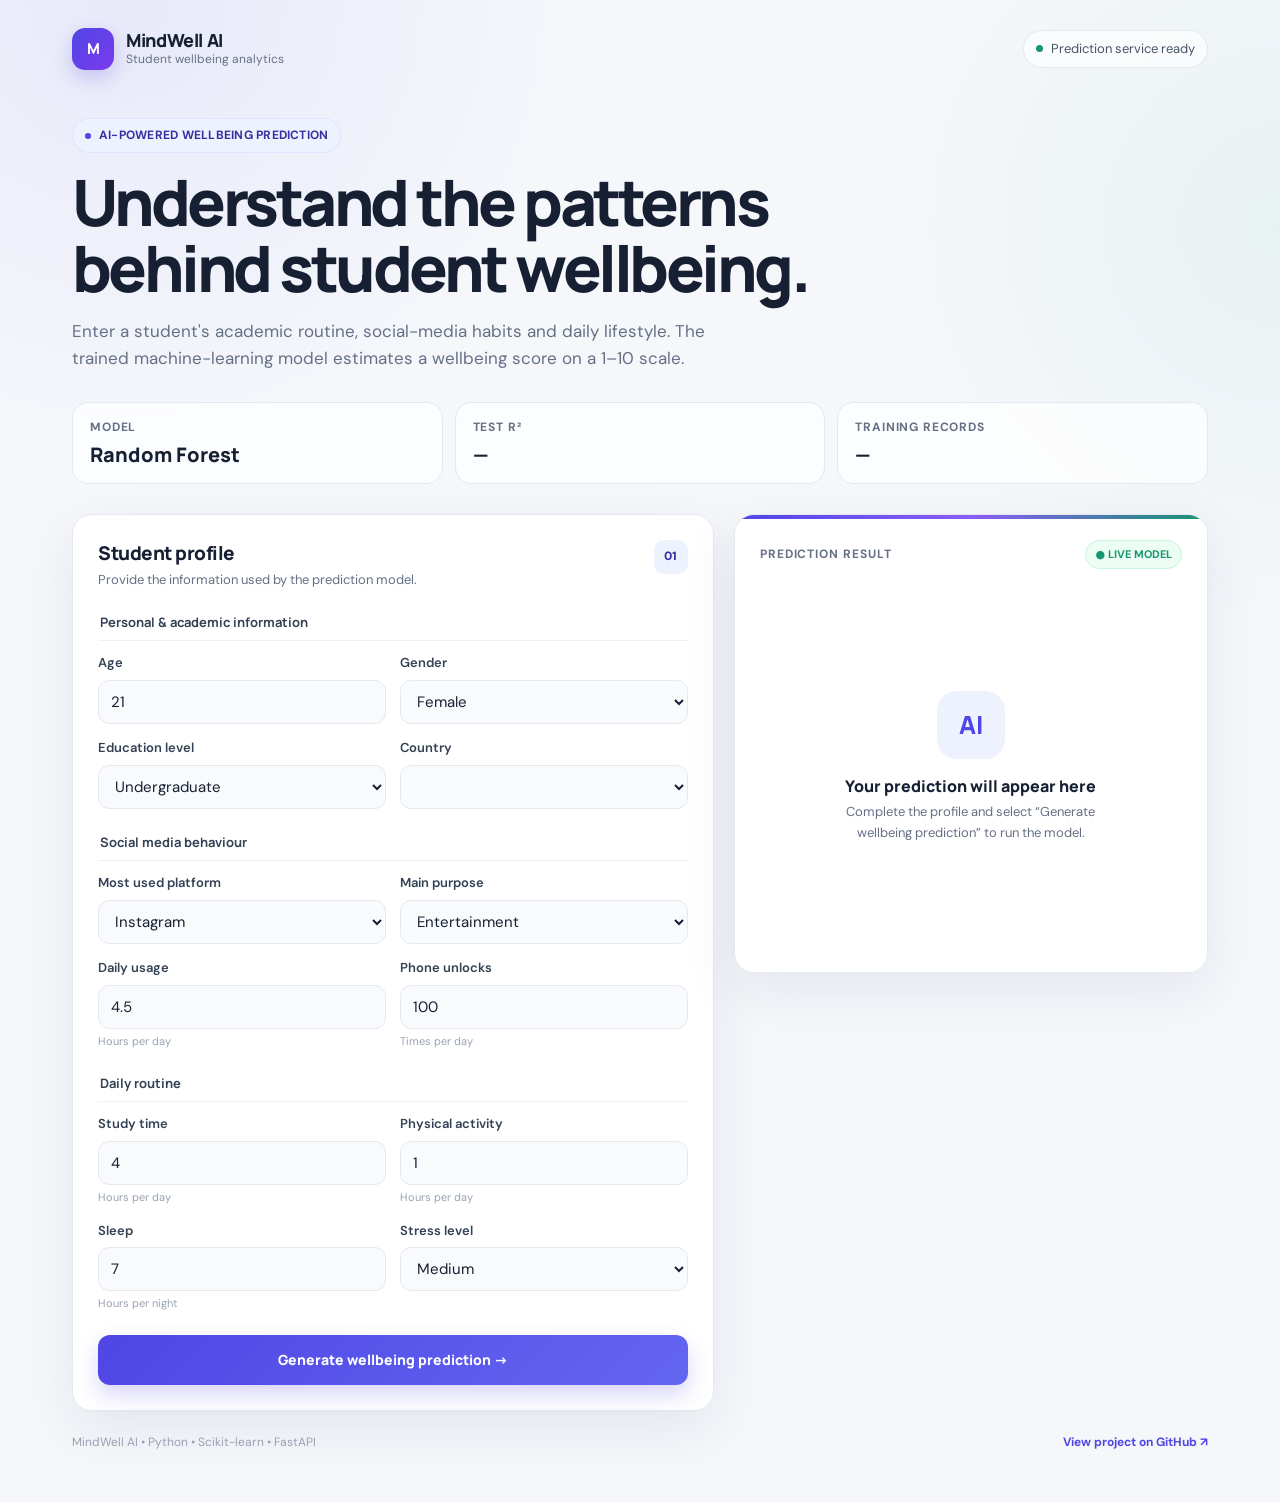
==== static/index.html @ 5ee85e93 "add" ====
<!DOCTYPE html>
<html lang="en">
<head>
<meta charset="utf-8">
<meta name="viewport" content="width=device-width, initial-scale=1">
<meta name="description" content="MindWell AI - Student wellbeing score prediction system">
<title>MindWell AI | Student Wellbeing Predictor</title>

<link rel="preconnect" href="https://fonts.googleapis.com">
<link rel="preconnect" href="https://fonts.gstatic.com" crossorigin>
<link href="https://fonts.googleapis.com/css2?family=DM+Sans:wght@400;500;600;700&family=Manrope:wght@600;700;800&display=swap" rel="stylesheet">

<link rel="stylesheet" href="style.css">
<script src="script.js" defer></script>
</head>

<body>
<main class="container">

  <header class="topbar">
    <div class="brand">
      <div class="brand-mark">M</div>
      <div>
        <div class="brand-name">MindWell AI</div>
        <span class="brand-sub">Student wellbeing analytics</span>
      </div>
    </div>
    <div class="status"><span class="status-dot"></span> Prediction service ready</div>
  </header>

  <section class="hero">
    <div class="eyebrow"><span></span> AI-POWERED WELLBEING PREDICTION</div>
    <h1>Understand the patterns behind student wellbeing.</h1>
    <p>
      Enter a student's academic routine, social-media habits and daily lifestyle.
      The trained machine-learning model estimates a wellbeing score on a 1–10 scale.
    </p>
  </section>

  <section class="metrics" aria-label="Model information">
    <div class="metric">
      <span class="metric-label">Model</span>
      <div class="metric-value" id="modelName">Random Forest</div>
    </div>
    <div class="metric">
      <span class="metric-label">Test R²</span>
      <div class="metric-value" id="r2">—</div>
    </div>
    <div class="metric">
      <span class="metric-label">Training records</span>
      <div class="metric-value" id="rows">—</div>
    </div>
  </section>

  <section class="workspace">

    <form class="card form-card" id="form" novalidate>
      <div class="card-head">
        <div>
          <h2 class="card-title">Student profile</h2>
          <p class="card-description">Provide the information used by the prediction model.</p>
        </div>
        <div class="step">01</div>
      </div>

      <fieldset>
        <legend>Personal & academic information</legend>
        <div class="fields">
          <div class="field">
            <label for="age">Age</label>
            <input id="age" name="age" type="number" min="10" max="100" value="21" required>
          </div>

          <div class="field">
            <label for="gender">Gender</label>
            <select id="gender" name="gender">
              <option>Female</option>
              <option>Male</option>
            </select>
          </div>

          <div class="field">
            <label for="academic_level">Education level</label>
            <select id="academic_level" name="academic_level">
              <option>Undergraduate</option>
              <option>Graduate</option>
              <option>High School</option>
            </select>
          </div>

          <div class="field">
            <label for="country">Country</label>
            <select id="country" name="country"></select>
          </div>
        </div>
      </fieldset>

      <fieldset>
        <legend>Social media behaviour</legend>
        <div class="fields">
          <div class="field">
            <label for="most_used_platform">Most used platform</label>
            <select id="most_used_platform" name="most_used_platform">
              <option>Instagram</option><option>TikTok</option><option>YouTube</option>
              <option>WhatsApp</option><option>Facebook</option><option>Twitter</option>
              <option>Snapchat</option><option>LinkedIn</option><option>WeChat</option>
              <option>LINE</option><option>KakaoTalk</option><option>VKontakte</option>
            </select>
          </div>

          <div class="field">
            <label for="purpose_of_use">Main purpose</label>
            <select id="purpose_of_use" name="purpose_of_use">
              <option>Entertainment</option><option>Networking</option>
              <option>Education</option><option>News</option>
            </select>
          </div>

          <div class="field">
            <label for="avg_daily_usage_hours">Daily usage</label>
            <input id="avg_daily_usage_hours" name="avg_daily_usage_hours" type="number"
                   step="0.1" min="0" max="24" value="4.5" required>
            <span class="hint">Hours per day</span>
          </div>

          <div class="field">
            <label for="daily_unlocks">Phone unlocks</label>
            <input id="daily_unlocks" name="daily_unlocks" type="number"
                   min="0" max="2000" value="100" required>
            <span class="hint">Times per day</span>
          </div>
        </div>
      </fieldset>

      <fieldset>
        <legend>Daily routine</legend>
        <div class="fields">
          <div class="field">
            <label for="study_hours">Study time</label>
            <input id="study_hours" name="study_hours" type="number"
                   step="0.1" min="0" max="24" value="4" required>
            <span class="hint">Hours per day</span>
          </div>

          <div class="field">
            <label for="physical_activity_hours">Physical activity</label>
            <input id="physical_activity_hours" name="physical_activity_hours" type="number"
                   step="0.1" min="0" max="24" value="1" required>
            <span class="hint">Hours per day</span>
          </div>

          <div class="field">
            <label for="sleep_hours_per_night">Sleep</label>
            <input id="sleep_hours_per_night" name="sleep_hours_per_night" type="number"
                   step="0.1" min="0" max="24" value="7" required>
            <span class="hint">Hours per night</span>
          </div>

          <div class="field">
            <label for="stress_level">Stress level</label>
            <select id="stress_level" name="stress_level">
              <option>Low</option>
              <option selected>Medium</option>
              <option>High</option>
              <option>Very High</option>
            </select>
          </div>
        </div>
      </fieldset>

      <button class="primary-btn" id="go" type="submit">
        Generate wellbeing prediction →
      </button>
      <p class="error" id="err" role="alert" hidden></p>
    </form>

    <section class="card result-card" aria-live="polite">
      <div class="result-top">
        <span class="result-label">Prediction result</span>
        <span class="live">● LIVE MODEL</span>
      </div>

      <div class="empty-state" id="empty">
        <div class="empty-icon">AI</div>
        <strong>Your prediction will appear here</strong>
        <p>Complete the profile and select “Generate wellbeing prediction” to run the model.</p>
      </div>

      <div class="prediction" id="out">
        <div class="score-wrap">
          <div class="score"><span id="num">0.0</span><small> / 10</small></div>
          <div class="band" id="band">Prediction generated</div>
        </div>

        <div class="scale" aria-label="Score scale">
          <div class="pin" id="pin"></div>
        </div>
        <div class="scale-labels"><span>1 — Lower</span><span>5</span><span>10 — Higher</span></div>

        <div class="divider"></div>

        <div class="insight">
          <div class="insight-title">How to interpret this</div>
          <p id="insightText">
            This score represents a pattern-based estimate generated from the information provided.
          </p>
        </div>

        <p class="disclaimer">
          This is a machine-learning estimate based on survey patterns, not a medical diagnosis
          or clinical assessment. Typical model error is approximately <strong><span id="mae">0.35</span> points</strong>.
        </p>
      </div>
    </section>

  </section>

  <footer>
    <span>MindWell AI • Python • Scikit-learn • FastAPI</span>
    <a href="https://github.com/your-username/your-repo" target="_blank" rel="noopener">View project on GitHub ↗</a>
  </footer>

</main>

</body>
</html>
---- static/style.css ----
:root{
  --bg:#f5f7fb;
  --surface:#ffffff;
  --surface-2:#f8fafc;
  --text:#172033;
  --muted:#667085;
  --line:#e4e8f0;
  --primary:#4f46e5;
  --primary-dark:#3730a3;
  --primary-soft:#eef2ff;
  --success:#159570;
  --warning:#d68b16;
  --danger:#d84a62;
  --shadow:0 18px 55px rgba(23,32,51,.08);
  --radius:20px;
  --display:'Manrope',system-ui,sans-serif;
  --body:'DM Sans',system-ui,sans-serif;
}

*{box-sizing:border-box}
html{scroll-behavior:smooth}
body{
  margin:0;
  background:
    radial-gradient(circle at 10% 0%, rgba(79,70,229,.08), transparent 28rem),
    radial-gradient(circle at 100% 15%, rgba(21,149,112,.06), transparent 25rem),
    var(--bg);
  color:var(--text);
  font:400 15px/1.6 var(--body);
}
button,input,select{font:inherit}
button{cursor:pointer}
button:focus-visible,input:focus-visible,select:focus-visible{
  outline:3px solid rgba(79,70,229,.22);
  outline-offset:2px;
}

.container{max-width:1180px;margin:auto;padding:28px 22px 50px}

/* Header */
.topbar{
  display:flex;
  align-items:center;
  justify-content:space-between;
  gap:20px;
  margin-bottom:48px;
}
.brand{display:flex;align-items:center;gap:12px}
.brand-mark{
  width:42px;height:42px;border-radius:13px;
  display:grid;place-items:center;
  background:linear-gradient(135deg,var(--primary),#7c3aed);
  color:#fff;font-weight:800;font-family:var(--display);
  box-shadow:0 8px 20px rgba(79,70,229,.25);
}
.brand-name{font:800 18px var(--display);letter-spacing:-.02em}
.brand-sub{display:block;color:var(--muted);font-size:12px;margin-top:-2px}

.status{
  display:flex;align-items:center;gap:8px;
  color:#475467;font-size:13px;
  background:rgba(255,255,255,.7);
  border:1px solid var(--line);
  padding:8px 12px;border-radius:999px;
}
.status-dot{width:7px;height:7px;border-radius:50%;background:var(--success)}

/* Hero */
.hero{max-width:790px;margin-bottom:30px}
.eyebrow{
  display:inline-flex;align-items:center;gap:8px;
  color:var(--primary-dark);background:var(--primary-soft);
  border:1px solid #dfe4ff;border-radius:999px;
  padding:7px 12px;font-weight:700;font-size:12px;
  letter-spacing:.02em;margin-bottom:16px;
}
.eyebrow span{width:6px;height:6px;border-radius:50%;background:var(--primary)}
h1{
  font:800 clamp(2.35rem,5vw,4.25rem)/1.03 var(--display);
  letter-spacing:-.055em;margin:0 0 17px;
}
.hero p{color:var(--muted);font-size:17px;max-width:690px;margin:0}

/* Metrics */
.metrics{
  display:grid;grid-template-columns:repeat(3,1fr);
  gap:12px;margin:26px 0 30px;
}
.metric{
  background:rgba(255,255,255,.76);
  border:1px solid var(--line);
  border-radius:16px;padding:15px 17px;
}
.metric-label{
  display:block;color:var(--muted);font-size:12px;
  text-transform:uppercase;letter-spacing:.07em;font-weight:700;
}
.metric-value{font:800 20px var(--display);margin-top:3px}

/* Main */
.workspace{
  display:grid;
  grid-template-columns:minmax(0,1.15fr) minmax(340px,.85fr);
  gap:20px;align-items:start;
}
.card{
  background:rgba(255,255,255,.96);
  border:1px solid var(--line);
  border-radius:var(--radius);
  box-shadow:var(--shadow);
}
.form-card{padding:25px}
.result-card{padding:25px;position:sticky;top:18px;overflow:hidden}

.card-head{display:flex;justify-content:space-between;gap:15px;align-items:flex-start;margin-bottom:23px}
.card-title{font:800 19px var(--display);letter-spacing:-.025em;margin:0}
.card-description{color:var(--muted);font-size:13px;margin:4px 0 0}

.step{
  min-width:34px;height:34px;border-radius:10px;
  display:grid;place-items:center;
  background:var(--primary-soft);color:var(--primary-dark);
  font-weight:800;font-size:12px;
}

fieldset{border:0;margin:0 0 24px;padding:0}
fieldset:last-of-type{margin-bottom:22px}
legend{
  width:100%;font:700 13px var(--display);
  color:#344054;margin-bottom:12px;
  padding-bottom:9px;border-bottom:1px solid #edf0f5;
}
.fields{
  display:grid;grid-template-columns:1fr 1fr;gap:14px;
}
.field{min-width:0}
label{display:block;color:#344054;font-size:13px;font-weight:600}
input,select{
  width:100%;height:44px;margin-top:6px;
  padding:0 12px;color:var(--text);
  background:var(--surface-2);
  border:1px solid var(--line);border-radius:11px;
  transition:.18s ease;
}
input:hover,select:hover{border-color:#c5ccda}
input:focus,select:focus{
  border-color:var(--primary);
  background:#fff;
  box-shadow:0 0 0 4px rgba(79,70,229,.08);
}
.hint{display:block;color:#98a2b3;font-size:11px;font-weight:400;margin-top:4px}

.primary-btn{
  width:100%;height:50px;border:0;border-radius:12px;
  background:linear-gradient(135deg,var(--primary),#6366f1);
  color:#fff;font:800 14px var(--display);
  box-shadow:0 10px 22px rgba(79,70,229,.22);
  transition:transform .18s ease,box-shadow .18s ease,opacity .18s ease;
}
.primary-btn:hover{transform:translateY(-1px);box-shadow:0 13px 27px rgba(79,70,229,.27)}
.primary-btn:disabled{opacity:.65;cursor:wait;transform:none}

.error{
  margin:12px 0 0;padding:11px 12px;border-radius:10px;
  background:#fff1f3;color:#b4233c;border:1px solid #ffd6dc;
  font-size:13px;
}

/* Result */
.result-card::before{
  content:"";position:absolute;left:0;right:0;top:0;height:4px;
  background:linear-gradient(90deg,var(--primary),#8b5cf6,var(--success));
}
.result-top{
  display:flex;justify-content:space-between;align-items:center;
  gap:10px;margin-bottom:18px;
}
.result-label{
  color:var(--muted);font-size:12px;font-weight:700;
  text-transform:uppercase;letter-spacing:.08em;
}
.live{
  font-size:11px;font-weight:700;color:var(--success);
  background:#ecfdf3;border:1px solid #c9f2df;
  padding:5px 9px;border-radius:999px;
}
.empty-state{
  min-height:360px;display:flex;flex-direction:column;
  align-items:center;justify-content:center;text-align:center;
  padding:30px 15px;color:var(--muted);
}
.empty-icon{
  width:68px;height:68px;border-radius:20px;
  display:grid;place-items:center;background:var(--primary-soft);
  color:var(--primary);font:800 25px var(--display);
  margin-bottom:16px;
}
.empty-state strong{color:var(--text);font:800 16px var(--display);margin-bottom:5px}
.empty-state p{max-width:300px;margin:0;font-size:13px}

.prediction{display:none}
.prediction.show{display:block}
.score-wrap{text-align:center;padding:15px 0 24px}
.score{
  font:800 clamp(4.4rem,9vw,6.2rem)/.95 var(--display);
  letter-spacing:-.07em;
  color:var(--text);
}
.score small{font:700 20px var(--body);color:#98a2b3;letter-spacing:0}
.band{
  display:inline-flex;align-items:center;
  padding:7px 12px;border-radius:999px;
  background:var(--primary-soft);color:var(--primary-dark);
  font-weight:700;font-size:12px;margin-top:10px;
}
.scale-labels{
  display:flex;justify-content:space-between;
  color:#98a2b3;font-size:11px;margin-top:8px;
}
.scale{
  height:12px;border-radius:999px;position:relative;
  background:linear-gradient(90deg,#e35d6a 0%,#f0b44c 40%,#38b991 72%,#4f46e5 100%);
}
.pin{
  position:absolute;top:-6px;left:0;
  width:4px;height:24px;border-radius:5px;
  background:#172033;border:1px solid #fff;
  box-shadow:0 2px 7px rgba(0,0,0,.2);
  transform:translateX(-50%);
  transition:left .65s cubic-bezier(.2,.8,.2,1);
}
.divider{height:1px;background:#edf0f5;margin:23px 0}
.insight{
  background:#f8fafc;border:1px solid #edf0f5;
  border-radius:14px;padding:14px;
}
.insight-title{font:700 12px var(--display);margin-bottom:4px}
.insight p{font-size:12px;color:var(--muted);margin:0;line-height:1.55}
.disclaimer{
  color:#98a2b3;font-size:11px;line-height:1.55;
  margin:15px 0 0;
}

/* Footer */
footer{
  display:flex;justify-content:space-between;gap:15px;
  margin-top:22px;color:#98a2b3;font-size:12px;
}
footer a{color:var(--primary);text-decoration:none;font-weight:700}
footer a:hover{text-decoration:underline}

@media(max-width:900px){
  .workspace{grid-template-columns:1fr}
  .result-card{position:relative;top:0}
}
@media(max-width:620px){
  .container{padding:20px 14px 35px}
  .topbar{margin-bottom:35px}
  .status{display:none}
  .metrics{grid-template-columns:1fr}
  .fields{grid-template-columns:1fr}
  .form-card,.result-card{padding:19px}
  h1{font-size:2.5rem}
  .hero p{font-size:15px}
  footer{flex-direction:column}
}
@media(prefers-reduced-motion:reduce){
  html{scroll-behavior:auto}
  *{transition:none!important}
}
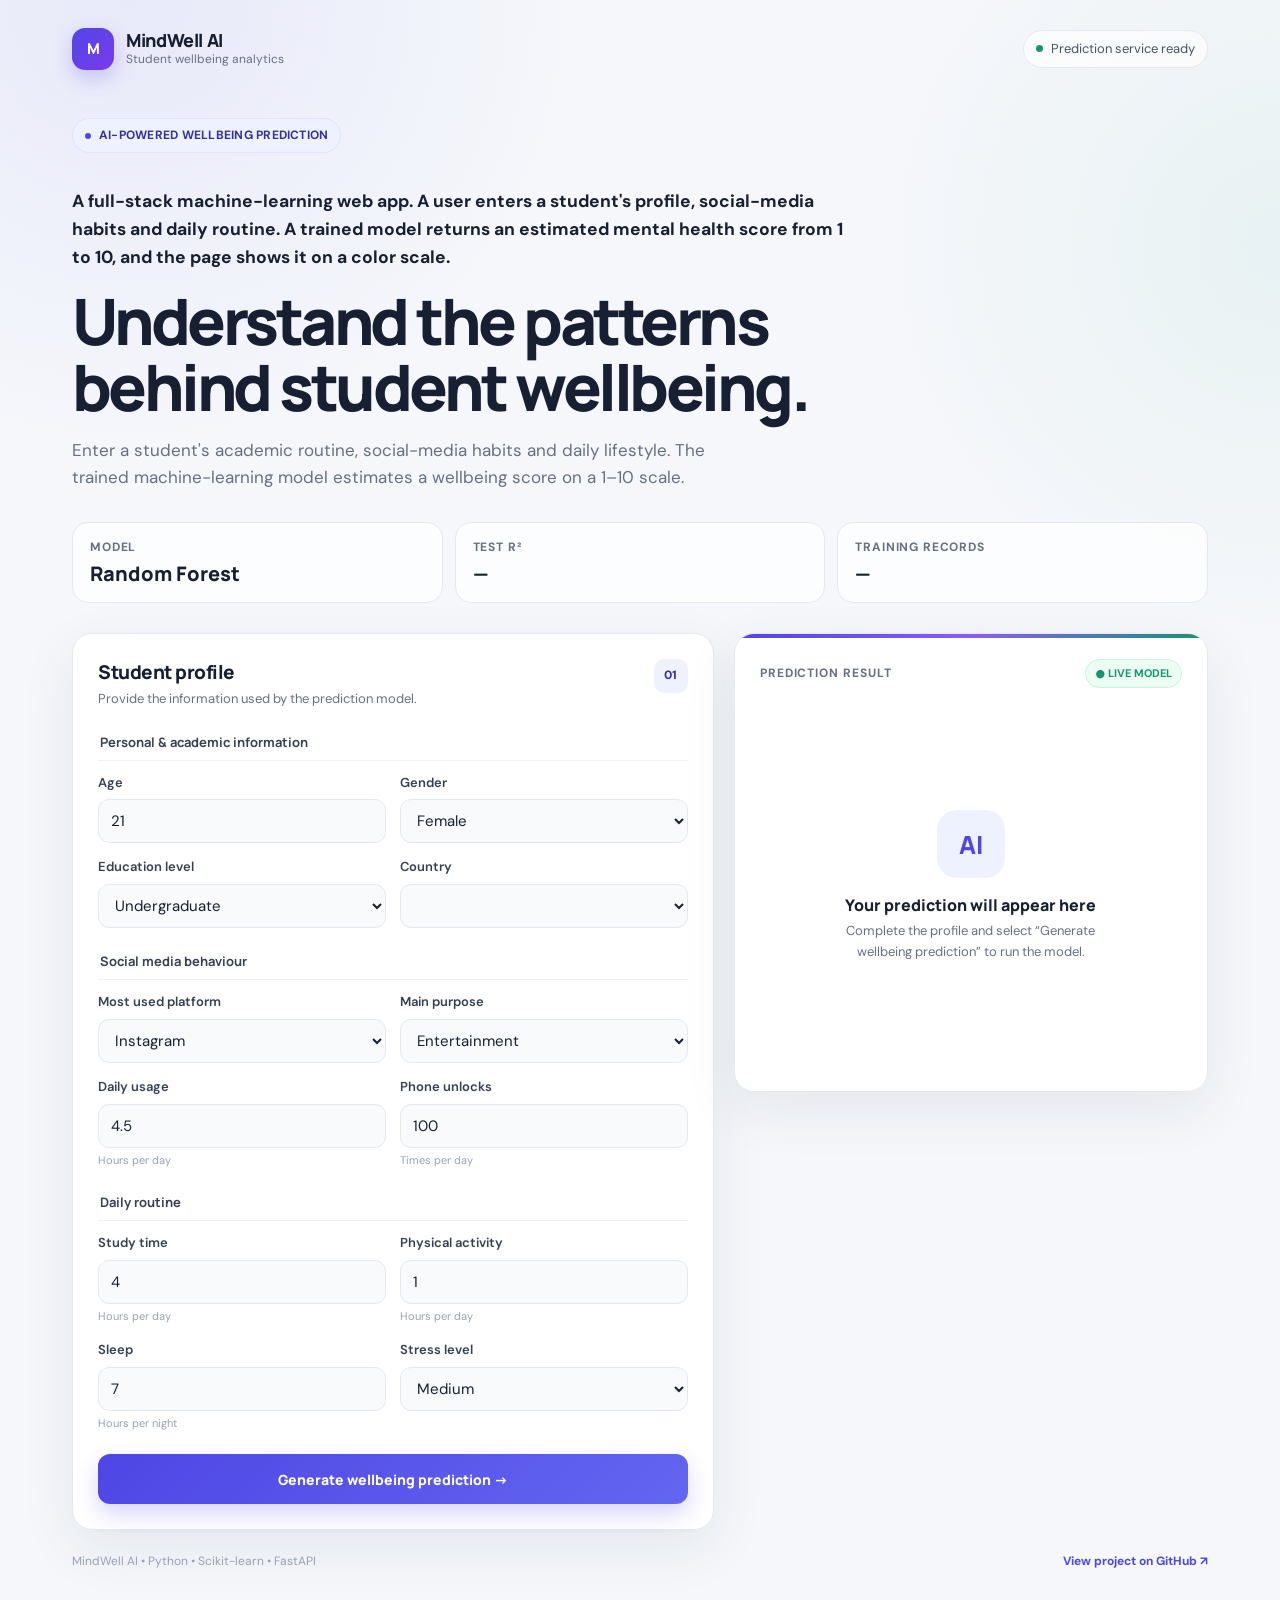
==== commit 40ba8070: "add add info" ====
--- a/static/index.html
+++ b/static/index.html
@@ -30,6 +30,10 @@
 
   <section class="hero">
     <div class="eyebrow"><span></span> AI-POWERED WELLBEING PREDICTION</div>
+    <h3>
+      A full-stack machine-learning web app. A user enters a student's profile, social-media habits and daily routine. 
+      A trained model returns an estimated mental health score from 1 to 10, and the page shows it on a color scale.
+    </h3>
     <h1>Understand the patterns behind student wellbeing.</h1>
     <p>
       Enter a student's academic routine, social-media habits and daily lifestyle.
